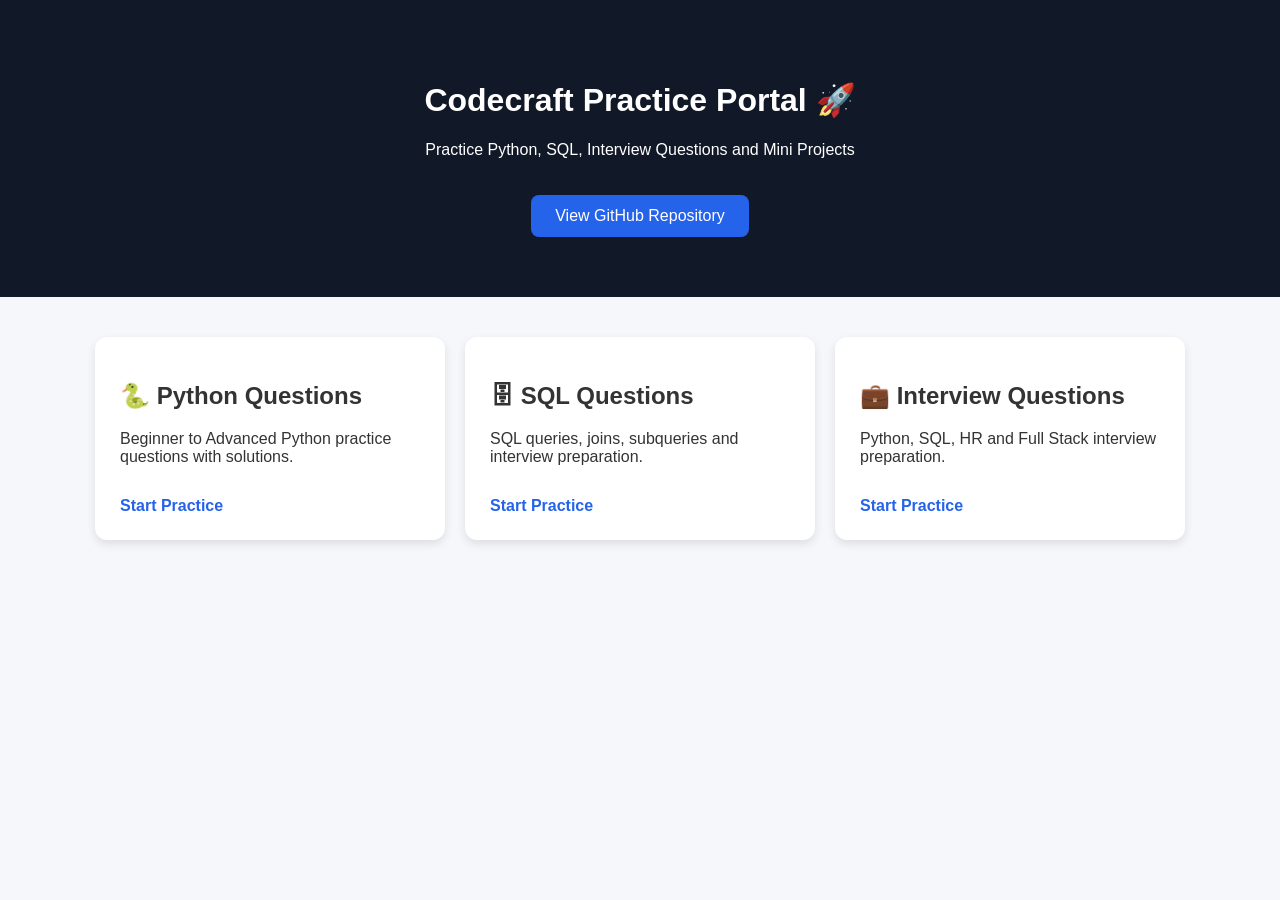
==== index.html @ f01976f6 "Added GitHub Pages homepage" ====
<!DOCTYPE html>
<html lang="en">

<head>

    <meta charset="UTF-8">
    <meta name="viewport" content="width=device-width, initial-scale=1.0">

    <title>Codecraft Practice Portal</title>

    <link rel="stylesheet" href="style.css">

</head>

<body>

    <header>

        <h1>Codecraft Practice Portal 🚀</h1>

        <p>
            Practice Python, SQL, Interview Questions and Mini Projects
        </p>

        <a href="https://github.com/codecraftcomputeracademy/QuestionList">
            View GitHub Repository
        </a>

    </header>

    <section class="cards">

        <div class="card">

            <h2>🐍 Python Questions</h2>

            <p>
                Beginner to Advanced Python practice questions with solutions.
            </p>

            <a href="./Python/">
                Start Practice
            </a>

        </div>

        <div class="card">

            <h2>🗄 SQL Questions</h2>

            <p>
                SQL queries, joins, subqueries and interview preparation.
            </p>

            <a href="./SQL/">
                Start Practice
            </a>

        </div>

        <div class="card">

            <h2>💼 Interview Questions</h2>

            <p>
                Python, SQL, HR and Full Stack interview preparation.
            </p>

            <a href="./Interview-Questions/">
                Start Practice
            </a>

        </div>

    </section>

</body>

</html>
---- style.css ----
body {

    font-family: Arial, sans-serif;
    margin: 0;
    background: #f5f7fa;
    color: #333;

}

header {

    background: #111827;
    color: white;
    text-align: center;
    padding: 60px 20px;

}

header a {

    display: inline-block;
    margin-top: 20px;
    padding: 12px 24px;
    background: #2563eb;
    color: white;
    text-decoration: none;
    border-radius: 8px;

}

.cards {

    display: flex;
    gap: 20px;
    padding: 40px;
    flex-wrap: wrap;
    justify-content: center;

}

.card {

    background: white;
    padding: 25px;
    width: 300px;
    border-radius: 12px;
    box-shadow: 0 4px 10px rgba(0,0,0,0.1);

}

.card a {

    display: inline-block;
    margin-top: 15px;
    text-decoration: none;
    color: #2563eb;
    font-weight: bold;

}
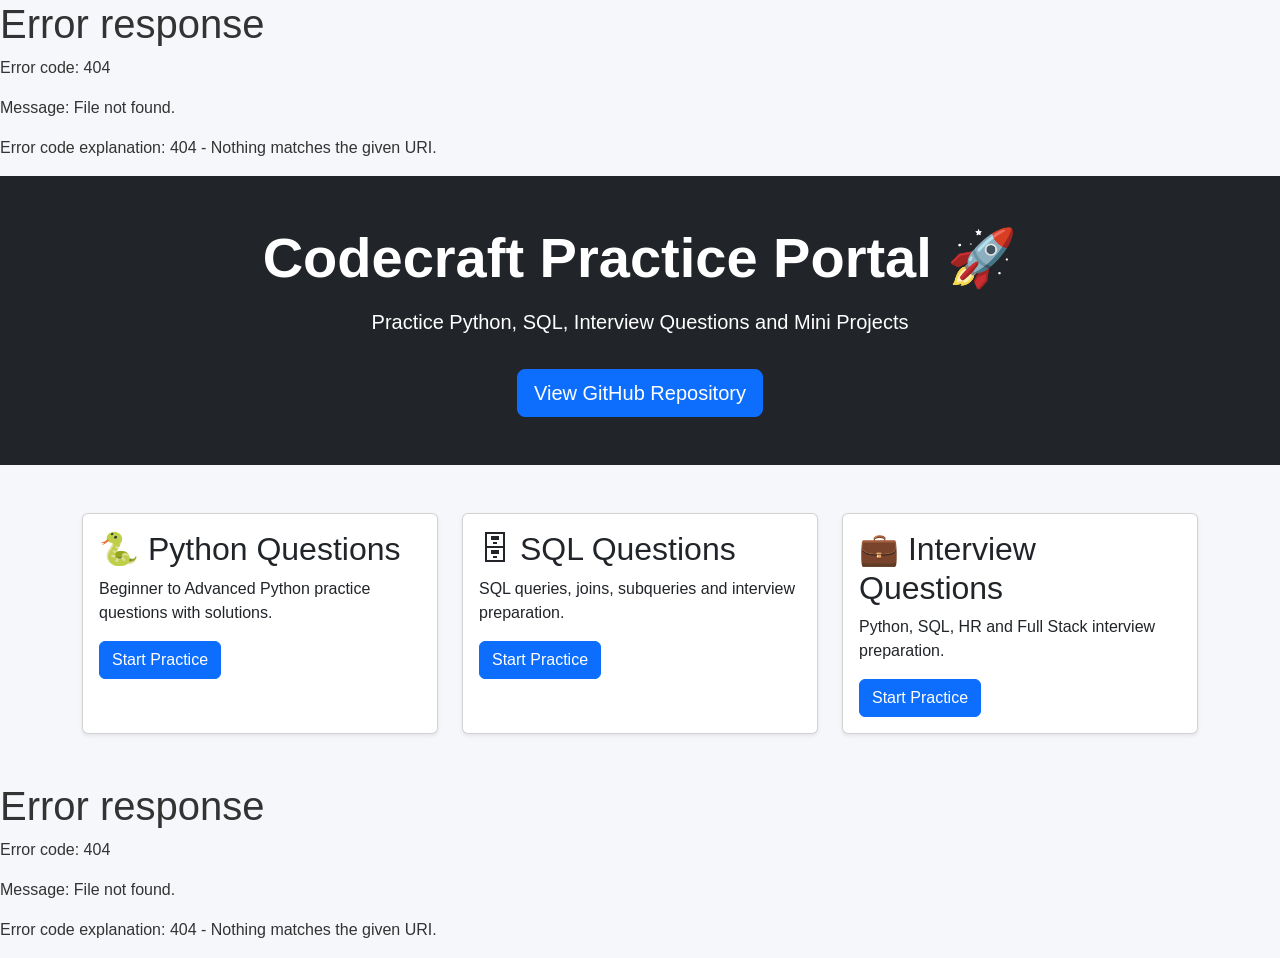
==== commit d6fc1584: "Added Python beginner practice portal" ====
--- a/index.html
+++ b/index.html
@@ -7,73 +7,174 @@
     <meta name="viewport" content="width=device-width, initial-scale=1.0">
 
     <title>Codecraft Practice Portal</title>
-
+    <link
+    href="https://cdn.jsdelivr.net/npm/bootstrap@5.3.7/dist/css/bootstrap.min.css" rel="stylesheet">
     <link rel="stylesheet" href="style.css">
 
 </head>
 
 <body>
 
-    <header>
+    <!-- Navbar -->
 
-        <h1>Codecraft Practice Portal 🚀</h1>
+    <div id="navbar"></div>
 
-        <p>
-            Practice Python, SQL, Interview Questions and Mini Projects
-        </p>
 
-        <a href="https://github.com/codecraftcomputeracademy/QuestionList">
-            View GitHub Repository
-        </a>
+    <!-- Hero Section -->
 
-    </header>
+    <header class="bg-dark text-white text-center py-5">
 
-    <section class="cards">
+        <div class="container">
 
-        <div class="card">
+            <h1 class="display-4 fw-bold">
+                Codecraft Practice Portal 🚀
+            </h1>
 
-            <h2>🐍 Python Questions</h2>
+            <p class="lead mt-3">
 
-            <p>
-                Beginner to Advanced Python practice questions with solutions.
+                Practice Python, SQL, Interview Questions and Mini Projects
+
             </p>
 
-            <a href="./Python/">
-                Start Practice
+            <a
+                href="https://github.com/codecraftcomputeracademy/QuestionList"
+                class="btn btn-primary btn-lg mt-3">
+
+                View GitHub Repository
+
             </a>
 
         </div>
 
-        <div class="card">
+    </header>
 
-            <h2>🗄 SQL Questions</h2>
 
-            <p>
-                SQL queries, joins, subqueries and interview preparation.
-            </p>
+    <!-- Main Cards Section -->
 
-            <a href="./SQL/">
-                Start Practice
-            </a>
+    <section class="container py-5">
 
-        </div>
+        <div class="row g-4">
 
-        <div class="card">
 
-            <h2>💼 Interview Questions</h2>
+            <!-- Python Card -->
 
-            <p>
-                Python, SQL, HR and Full Stack interview preparation.
-            </p>
+            <div class="col-md-6 col-lg-4">
 
-            <a href="./Interview-Questions/">
-                Start Practice
-            </a>
+                <div class="card shadow-sm h-100">
+
+                    <div class="card-body">
+
+                        <h2 class="card-title">
+                            🐍 Python Questions
+                        </h2>
+
+                        <p class="card-text">
+
+                            Beginner to Advanced Python practice questions with solutions.
+
+                        </p>
+
+                        <a
+                            href="./Python/index.html"
+                            class="btn btn-primary">
+
+                            Start Practice
+
+                        </a>
+
+                    </div>
+
+                </div>
+
+            </div>
+
+
+            <!-- SQL Card -->
+
+            <div class="col-md-6 col-lg-4">
+
+                <div class="card shadow-sm h-100">
+
+                    <div class="card-body">
+
+                        <h2 class="card-title">
+                            🗄 SQL Questions
+                        </h2>
+
+                        <p class="card-text">
+
+                            SQL queries, joins, subqueries and interview preparation.
+
+                        </p>
+
+                        <a
+                            href="./SQL/"
+                            class="btn btn-primary">
+
+                            Start Practice
+
+                        </a>
+
+                    </div>
+
+                </div>
+
+            </div>
+
+
+            <!-- Interview Questions Card -->
+
+            <div class="col-md-6 col-lg-4">
+
+                <div class="card shadow-sm h-100">
+
+                    <div class="card-body">
+
+                        <h2 class="card-title">
+                            💼 Interview Questions
+                        </h2>
+
+                        <p class="card-text">
+
+                            Python, SQL, HR and Full Stack interview preparation.
+
+                        </p>
+
+                        <a
+                            href="./Interview-Questions/"
+                            class="btn btn-primary">
+
+                            Start Practice
+
+                        </a>
+
+                    </div>
+
+                </div>
+
+            </div>
 
         </div>
 
     </section>
 
+
+    <!-- Footer -->
+
+    <div id="footer"></div>
+
+
+    <!-- Bootstrap JS -->
+
+    <script
+        src="https://cdn.jsdelivr.net/npm/bootstrap@5.3.7/dist/js/bootstrap.bundle.min.js">
+    </script>
+
+
+    <!-- Global Script -->
+
+    <script src="script.js"></script>
+
 </body>
 
 </html>
--- a/style.css
+++ b/style.css
@@ -28,32 +28,3 @@
 
 }
 
-.cards {
-
-    display: flex;
-    gap: 20px;
-    padding: 40px;
-    flex-wrap: wrap;
-    justify-content: center;
-
-}
-
-.card {
-
-    background: white;
-    padding: 25px;
-    width: 300px;
-    border-radius: 12px;
-    box-shadow: 0 4px 10px rgba(0,0,0,0.1);
-
-}
-
-.card a {
-
-    display: inline-block;
-    margin-top: 15px;
-    text-decoration: none;
-    color: #2563eb;
-    font-weight: bold;
-
-}
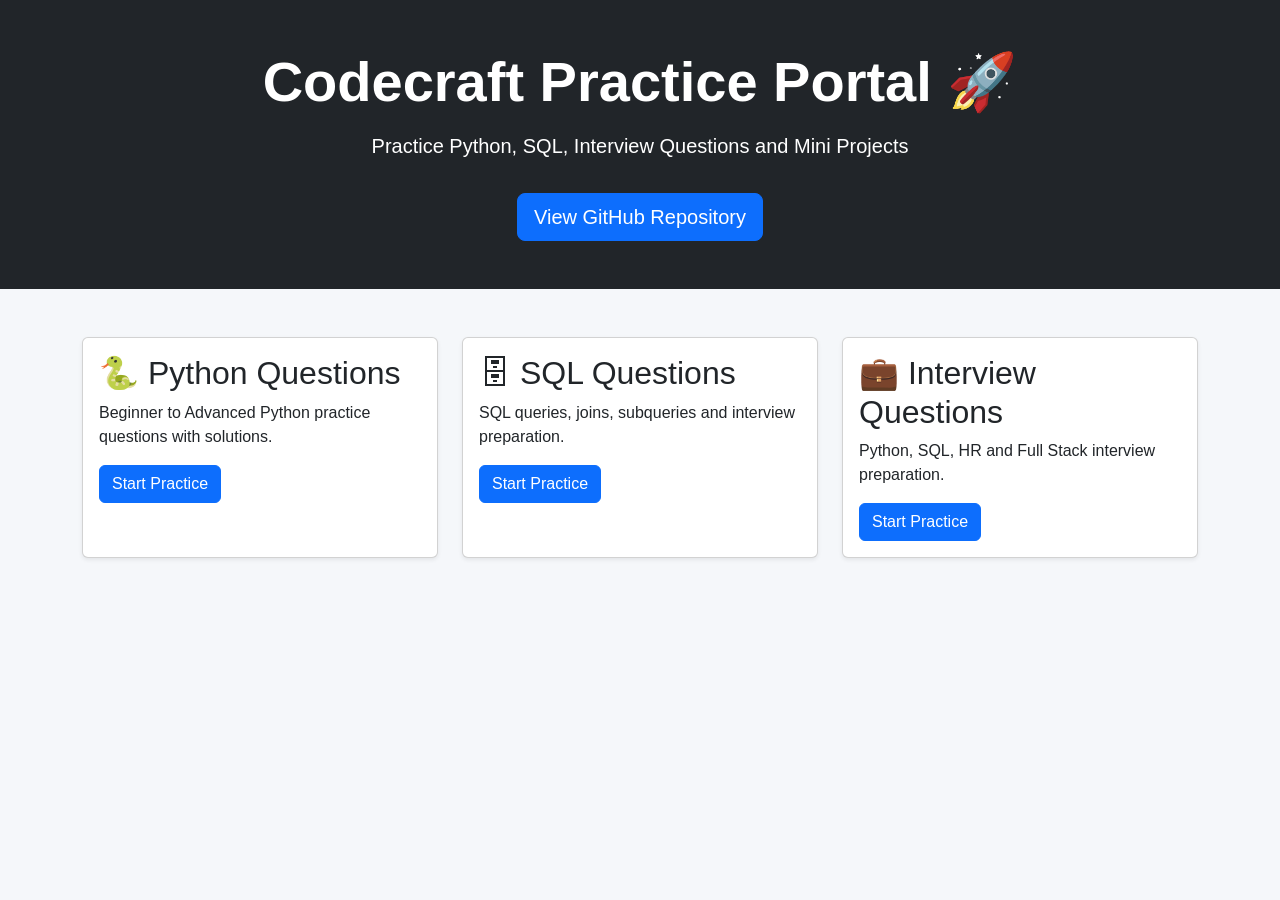
==== commit 01043c2e: "Fixed GitHub Pages component loading" ====
--- a/index.html
+++ b/index.html
@@ -17,7 +17,7 @@
 
     <!-- Navbar -->
 
-    <div id="navbar"></div>
+    <!-- <div id="navbar"></div> -->
 
 
     <!-- Hero Section -->
@@ -161,7 +161,7 @@
 
     <!-- Footer -->
 
-    <div id="footer"></div>
+    <!-- <div id="footer"></div> -->
 
 
     <!-- Bootstrap JS -->
